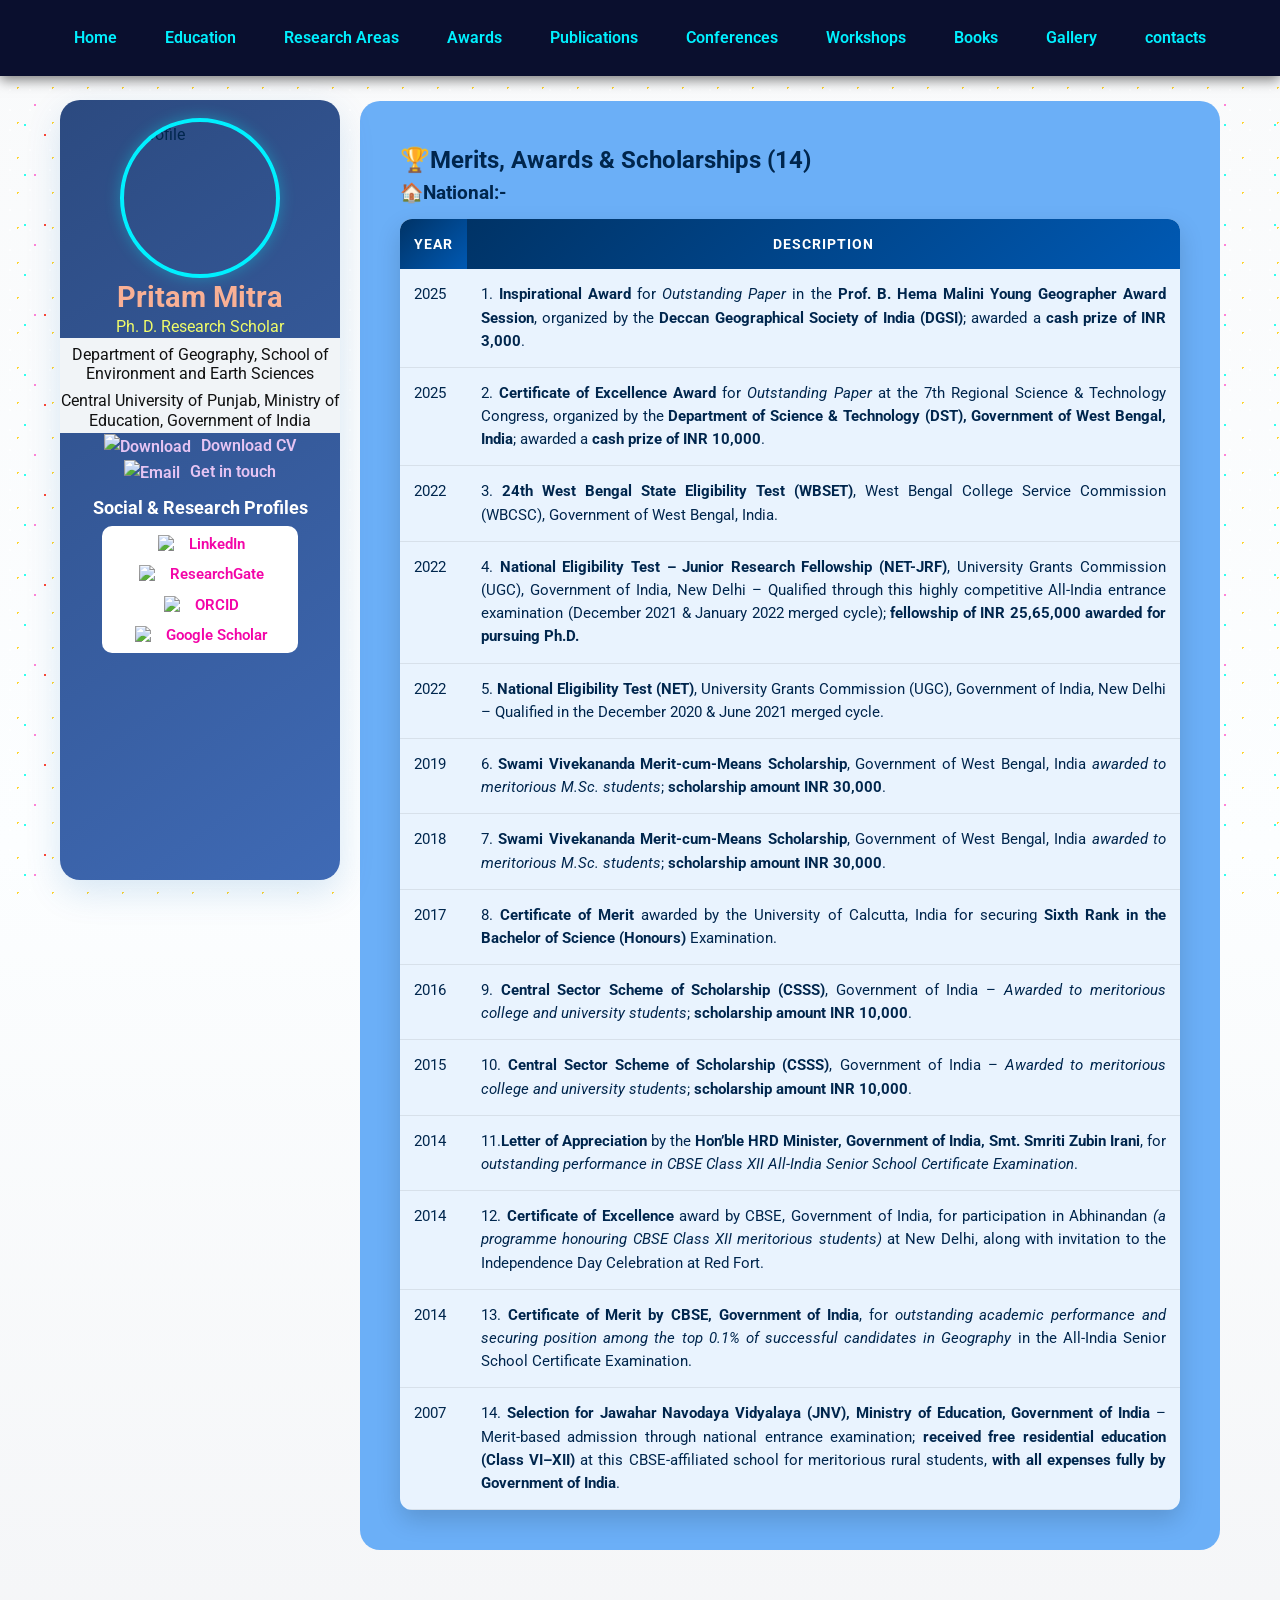
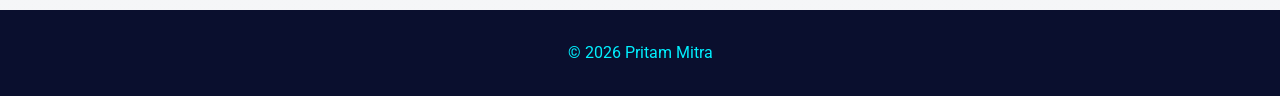
==== awards.html @ fbb4633c "Add files via upload" ====
<!DOCTYPE html>
<html lang="en">
<head>
<meta charset="UTF-8">
<meta name="viewport" content="width=device-width, initial-scale=1.0">
<title>Awards - Pritam Mitra</title>

<link href="https://fonts.googleapis.com/css2?family=Roboto:wght@400;700&display=swap" rel="stylesheet">

<style>
/* ================= RESET ================= */
* {
    margin: 0;
    padding: 0;
    box-sizing: border-box;
}

/* ================= BODY ================= */
body {
    font-family: 'Roboto', sans-serif;
    line-height: 1.6;
    color: #00264d;
    position: relative;
    overflow-x: hidden;
    background: linear-gradient(to bottom, #f9fafb 0%, #fcfeff 50%, #f4f5f7 100%);
}

/* ================= ANIMATION (EXACT SAME AS INDEX) ================= */
body::before {
    content: '';
    position: fixed;
    top: 0; left: 0;
    width: 100%;
    height: 100%;
    background:
        radial-gradient(circle, #ffffff 1px, transparent 1px),
        radial-gradient(circle, #ffcc00 1px, transparent 1px),
        radial-gradient(circle, #00ffea 1px, transparent 1px),
        radial-gradient(circle, #ff66cc 1px, transparent 1px),
        radial-gradient(circle, #fa1905 1px, transparent 1px);
    background-size: 20px 20px, 35px 35px, 50px 50px, 70px 70px, 90px 90px;
    background-repeat: repeat;
    z-index: -2;
    opacity: 0.8;
    animation: starsMove 100s linear infinite;
}

@keyframes starsMove {
    0% { background-position: 0 0, 0 0, 0 0, 0 0, 0 0; }
    25% { background-position: 300px 200px, -150px 100px, 200px -150px, -100px -200px, 50px 150px; }
    50% { background-position: -200px 300px, 250px -100px, -150px 200px, 100px -150px, -50px 50px; }
    75% { background-position: 150px -250px, -200px 150px, 250px -100px, -150px 200px, 100px -50px; }
    100% { background-position: 0 0, 0 0, 0 0, 0 0, 0 0; }
}

/* ================= LINKS ================= */
a {
    text-decoration: none;
    color: inherit;
}

/* ================= HEADER ================= */
header {
    background-color: #0a0f2e;
    color: #ffffff;
    padding: 15px 0;
    position: sticky;
    top: 0;
    z-index: 100;
    box-shadow: 0 4px 12px rgba(0,0,0,0.5);
}

header nav {
    display: flex;
    justify-content: center;
    flex-wrap: wrap;
    gap: 12px;
}

header nav a {
    color: #00f0ff;
    font-weight: 600;
    padding: 10px 18px;
    border-radius: 10px;
    transition: 0.3s;
}

header nav a:hover {
    background: rgba(0,255,255,0.2);
    transform: translateY(-3px);
}

/* ================= CONTAINER ================= */
.container {
    display: flex;
    max-width: 1200px;
    margin: 50px auto;
    padding: 0 20px;
    gap: 40px;
}

/* ================= SIDEBAR (100% SAME AS INDEX) ================= */
/* Sidebar */
.sidebar {
  box-sizing: border-box;
    flex: 0 0 280px;
    

    position: fixed;
    top: 100px;
    left: calc((100% - 1200px)/2 + 20px);

    width: 280px;

    /* 🔥 key fix for zoom + small screens */
    height: calc(100vh - 120px);
    max-height: calc(100vh - 120px);

    /* 🔥 IMPORTANT: allow scroll instead of cropping */
    overflow-y: auto;
    overflow-x: hidden;

    background: linear-gradient(145deg, #2c4a80, #3f6ab5);
    padding: 18px;
    border-radius: 20px;
    box-shadow: 0 12px 35px rgba(0,100,180,0.15);
}

.sidebar:hover {
    transform: translateY(-5px);
    box-shadow: 0 18px 45px rgba(0,100,180,0.25);
}

.sidebar img.profile-photo {
    width: 160px;
    height: 160px;
    border-radius: 50%;
    object-fit: cover;
    margin: 0 auto 2px;   /* reduced from 15px */
    display: block;
    border: 4px solid #00f0ff;
    box-shadow: 0 0 15px rgba(0,255,255,0.3);
}

.sidebar h2 {
    font-size: 1.8rem;
    color: #f9b095;
    text-align: center;

    margin: 2px 0;        /* 🔥 compact */
    line-height: 1.2;     /* 🔥 reduces vertical height */
}

.sidebar p {
    font-size: 1rem;
    color: #f0fc69;
    text-align: center;
    margin: 2px 0;
    line-height: 1.2;
}

/* Vertical scrolling text - upwards and small spacing */
.sidebar-text-container {
    overflow: hidden;
    height: 95px;
    position: relative;
    background-color: #f1f4f7;

    /* 🔥 KEY FIX */
    margin-left: -18px;
    margin-right: -18px;
    width: calc(100% + 36px);

    box-sizing: border-box;
}

.sidebar-text-scroll {
    color: #1e5aa8;  
    display: flex;
    flex-direction: column;
    gap: 4px; /* small spacing */
    position: absolute;
    bottom: -50%; /* start from bottom */
    animation: scrollUp 15s linear infinite;  
}

.sidebar-text-scroll p {
    color: #111111 !important;
    margin: 0 0 4px 0;
}

@keyframes scrollUp {
    0% { transform: translateY(100%); }
    100% { transform: translateY(-100%); }
    
}



/* shared style */
.sidebar a.cv-mail,
.sidebar a.mail-link {
    display: block;
    text-align: center;
    color: #e6c4f3;
    font-weight: 600;
    transition: color 0.3s, transform 0.3s;
}
.sidebar a.cv-mail  img {
    width: 18px;
    height: 18px;
    margin: 0;             /* remove spacing */
}
/* 🔥 moves BOTH CV + Mail downward together */
.sidebar a.cv-mail {
    margin-top: 0px;
}

/* spacing between CV and Mail */
.sidebar a.mail-link {
    margin-top: 10px;
}

/* hover for BOTH */
.sidebar a.cv-mail:hover,
.sidebar a.mail-link:hover {
    color: #12f4fc;
    transform: translateX(4px);
}
.social-heading {
    font-size: 1.1rem;
    color: #ffffff;
    font-weight: 700;
    text-align: center;

    margin: 8px 0 4px 0;   /* 🔥 reduced spacing */
}

.sidebar-links {
    display: flex;
    flex-direction: column;
    align-items: center;
    gap: 2px;

    background: rgb(255, 255, 255);
    padding: 4px;          /* 🔥 reduced padding */
    border-radius: 10px;
    width: 80%;        /* 🔥 reduce width */
    margin: 0 auto;              /* remove extra space */
    margin-top: 0px;
}

.sidebar-links a {
    display: flex;
    align-items: center;
    gap: 4px;

    color: #f305a8;
    font-weight: 600;
    font-size: 0.95rem;

    padding: 2px 6px;      /* 🔥 reduced padding */
    margin: 0;             /* remove vertical gaps */

    border-radius: 10px;
    transition: background 0.3s, color 0.3s;
}

.sidebar-links a img {
    width: 25px;
    height: 18px;
    margin: 2px;             /* remove spacing */
}

.sidebar-links a:hover {
    background: rgba(255,255,255,0.2);
    color: #12f4fc;
}
/* ================= MAIN CONTENT ================= */
.main-content {
    flex: 1;
    background: linear-gradient(145deg, #6baff7, #6baff7);
    padding: 40px;
    border-radius: 20px;
    margin-left: 300px;
     margin-top: -25px;
 
}

/* TABLE */
.Awards-table {
    width: 100%;
    border-collapse: collapse;
    margin-top: 10px;
    border-radius: 12px;
    overflow: hidden;
    box-shadow: 0 10px 25px rgba(0,0,0,0.15);
    background: rgba(255,255,255,0.85);
    backdrop-filter: blur(6px);
}

.Awards-table th {
    background: linear-gradient(135deg, #003366, #0059b3);
    color: white;
    padding: 14px;
    text-transform: uppercase;
    letter-spacing: 1px;
    font-size: 14px;
}

.Awards-table td {
    padding: 14px;
    border-bottom: 1px solid rgba(0,0,0,0.08);
    vertical-align: top;
    font-size: 14.5px;
    color: #00264d;
}

/* JUSTIFY ONLY DESCRIPTION COLUMN */
.Awards-table td:nth-child(2) {
    text-align: justify;
}

/* Hover effect */
.Awards-table tr:hover {
    background: rgba(0, 150, 255, 0.08);
    transition: 0.3s;
}

/* FOOTER */
footer {
    text-align: center;
    padding: 30px 0;
    background-color: #0a0f2e;
    color: #00f0ff;
    margin-top: 60px;
}

/* RESPONSIVE */
@media(max-width:900px){
    .container { flex-direction: column; }
}
</style>
</head>

<body>

<header>
<nav>
<a href="index.html">Home</a>
        <a href="education.html">Education</a>
        <a href="research.html">Research Areas</a>
        <a href="awards.html">Awards</a>
        <a href="publications.html">Publications</a>
        <a href="conferences.html">Conferences</a>
        <a href="workshops.html">Workshops</a>
        <a href="books.html">Books</a>
        <a href="gallery.html">Gallery</a>
        <a href="contacts.html">contacts</a>
</nav>
</header>

<div class="container">

<!-- SIDEBAR (UNCHANGED EXACT COPY) -->
<aside class="sidebar">

<img class="profile-photo" src="images/Profile_photo.png" alt="Profile">

<h2>Pritam Mitra</h2>
<p>Ph. D. Research Scholar</p>

<div class="sidebar-text-container">
    <div class="sidebar-text-scroll">
        <p>(UGC Junior Research Fellow)</p>
        <p>Department of Geography, School of Environment and Earth Sciences</p>
        <p>Central University of Punjab, Ministry of Education, Government of India</p>
        <p>VPO Ghudda, Bathinda -151401, Punjab, India</p>
    </div>
</div>

<a class="cv-mail" href="pdf/Pritam Cv_copy.pdf" target="_blank">
    <img src="C:\Users\prita\Desktop\MyAcademicWebsite\images\icons\Download.png" alt="Download" style="width:16px; vertical-align:middle; margin-right:6px;">
    Download CV
</a>

<a class="cv-mail" href="mailto:pritam.mitra97@gmail.com">
    <img src="C:\Users\prita\Desktop\MyAcademicWebsite\images\icons\email.png" alt="Email" style="width:16px; vertical-align:middle; margin-right:6px;">
    Get in touch
</a>

<div class="social-heading">Social & Research Profiles</div>
        <div class="sidebar-links">
            <a href="https://www.linkedin.com/in/pritam-mitraa/" target="_blank">
                <img src="images/icons/linkedin.png" alt="LinkedIn Logo"> LinkedIn
            </a>
            <a href="https://www.researchgate.net/profile/Pritam-Mitra-3?ev=hdr_xprf" target="_blank">
                <img src="images/icons/researchgate.png" alt="ResearchGate Logo"> ResearchGate
            </a>
            <a href="https://orcid.org/0009-0003-3972-4014" target="_blank">
                <img src="images/icons/orcid.png" alt="ORCID Logo"> ORCID
            </a>
            <a href="https://scholar.google.com/citations?user=lVjKqiYAAAAJ&hl=en&oi=ao" target="_blank">
                <img src="images/icons/google-scholar.png" alt="Google Scholar Logo"> Google Scholar
            </a>
        </div>

</aside>

<!-- ONLY CHANGED PART -->
<div class="main-content">

<h2>🏆Merits, Awards & Scholarships (14)</h2>

<h3> 🏠National:-</h3>
<table class="Awards-table">
<tr><th>Year</th><th>Description</th></tr>

<tr><td>2025</td><td>1. <strong>Inspirational Award</strong> for <i>Outstanding Paper</i> in the <strong>Prof. B. Hema Malini Young Geographer Award Session</strong>, organized by the <strong>Deccan Geographical Society of India (DGSI)</strong>; awarded a <strong>cash prize of INR 3,000</strong>.</td></tr>

<tr><td>2025</td><td>2. <strong>Certificate of Excellence Award</strong> for <i>Outstanding Paper</i> at the 7th Regional Science & Technology Congress, organized by the <strong>Department of Science & Technology (DST), Government of West Bengal, India</strong>; awarded a <strong>cash prize of INR 10,000</strong>.</td></tr>

<tr><td>2022</td><td>3. <strong>24th West Bengal State Eligibility Test (WBSET)</strong>, West Bengal College Service Commission (WBCSC), Government of West Bengal, India.</td></tr>

<tr><td>2022</td><td>4. <strong>National Eligibility Test – Junior Research Fellowship (NET-JRF)</strong>, University Grants Commission (UGC), Government of India, New Delhi – Qualified through this highly competitive All-India entrance examination (December 2021 & January 2022 merged cycle); <strong>fellowship of INR 25,65,000 awarded for pursuing Ph.D.</strong></td></tr>

<tr><td>2022</td><td>5. <strong>National Eligibility Test (NET)</strong>, University Grants Commission (UGC), Government of India, New Delhi – Qualified in the December 2020 & June 2021 merged cycle.</td></tr>

<tr><td>2019</td><td>6. <strong>Swami Vivekananda Merit-cum-Means Scholarship</strong>, Government of West Bengal, India <i>awarded to meritorious M.Sc. students</i>; <strong>scholarship amount INR 30,000</strong>.</td></tr>

<tr><td>2018</td><td>7. <strong>Swami Vivekananda Merit-cum-Means Scholarship</strong>, Government of West Bengal, India <i>awarded to meritorious M.Sc. students</i>; <strong>scholarship amount INR 30,000</strong>.</td></tr>

<tr><td>2017</td><td>8. <strong>Certificate of Merit</strong> awarded by the University of Calcutta, India for securing <strong>Sixth Rank in the Bachelor of Science (Honours)</strong> Examination.</td></tr>

<tr><td>2016</td><td>9. <strong>Central Sector Scheme of Scholarship (CSSS)</strong>, Government of India – <i>Awarded to meritorious college and university students</i>; <strong>scholarship amount INR 10,000</strong>.</td></tr>

<tr><td>2015</td><td>10. <strong>Central Sector Scheme of Scholarship (CSSS)</strong>, Government of India – <i>Awarded to meritorious college and university students</i>; <strong>scholarship amount INR 10,000</strong>.</td></tr>

<tr><td>2014</td><td>11.<strong>Letter of Appreciation</strong> by the <strong>Hon’ble HRD Minister, Government of India, Smt. Smriti Zubin Irani</strong>, for <i>outstanding performance in CBSE Class XII All-India Senior School Certificate Examination</i>.</td></tr>

<tr><td>2014</td><td>12. <strong>Certificate of Excellence</strong> award by CBSE, Government of India, for participation in Abhinandan <i>(a programme honouring CBSE Class XII meritorious students)</i> at New Delhi, along with invitation to the Independence Day Celebration at Red Fort.</td></tr>

<tr><td>2014</td><td>13. <strong>Certificate of Merit by CBSE, Government of India</strong>, for <i>outstanding academic performance and securing position among the top 0.1% of successful candidates in Geography</i> in the All-India Senior School Certificate Examination.</td></tr>

<tr><td>2007</td><td>14. <strong>Selection for Jawahar Navodaya Vidyalaya (JNV), Ministry of Education, Government of India</strong> – Merit-based admission through national entrance examination; <strong>received free residential education (Class VI–XII)</strong> at this CBSE-affiliated school for meritorious rural students, <strong>with all expenses fully by Government of India</strong>.</td></tr>

</table>




</div>

</div>

<footer>
<p>&copy; 2026 Pritam Mitra</p>
</footer>

</body>
</html>
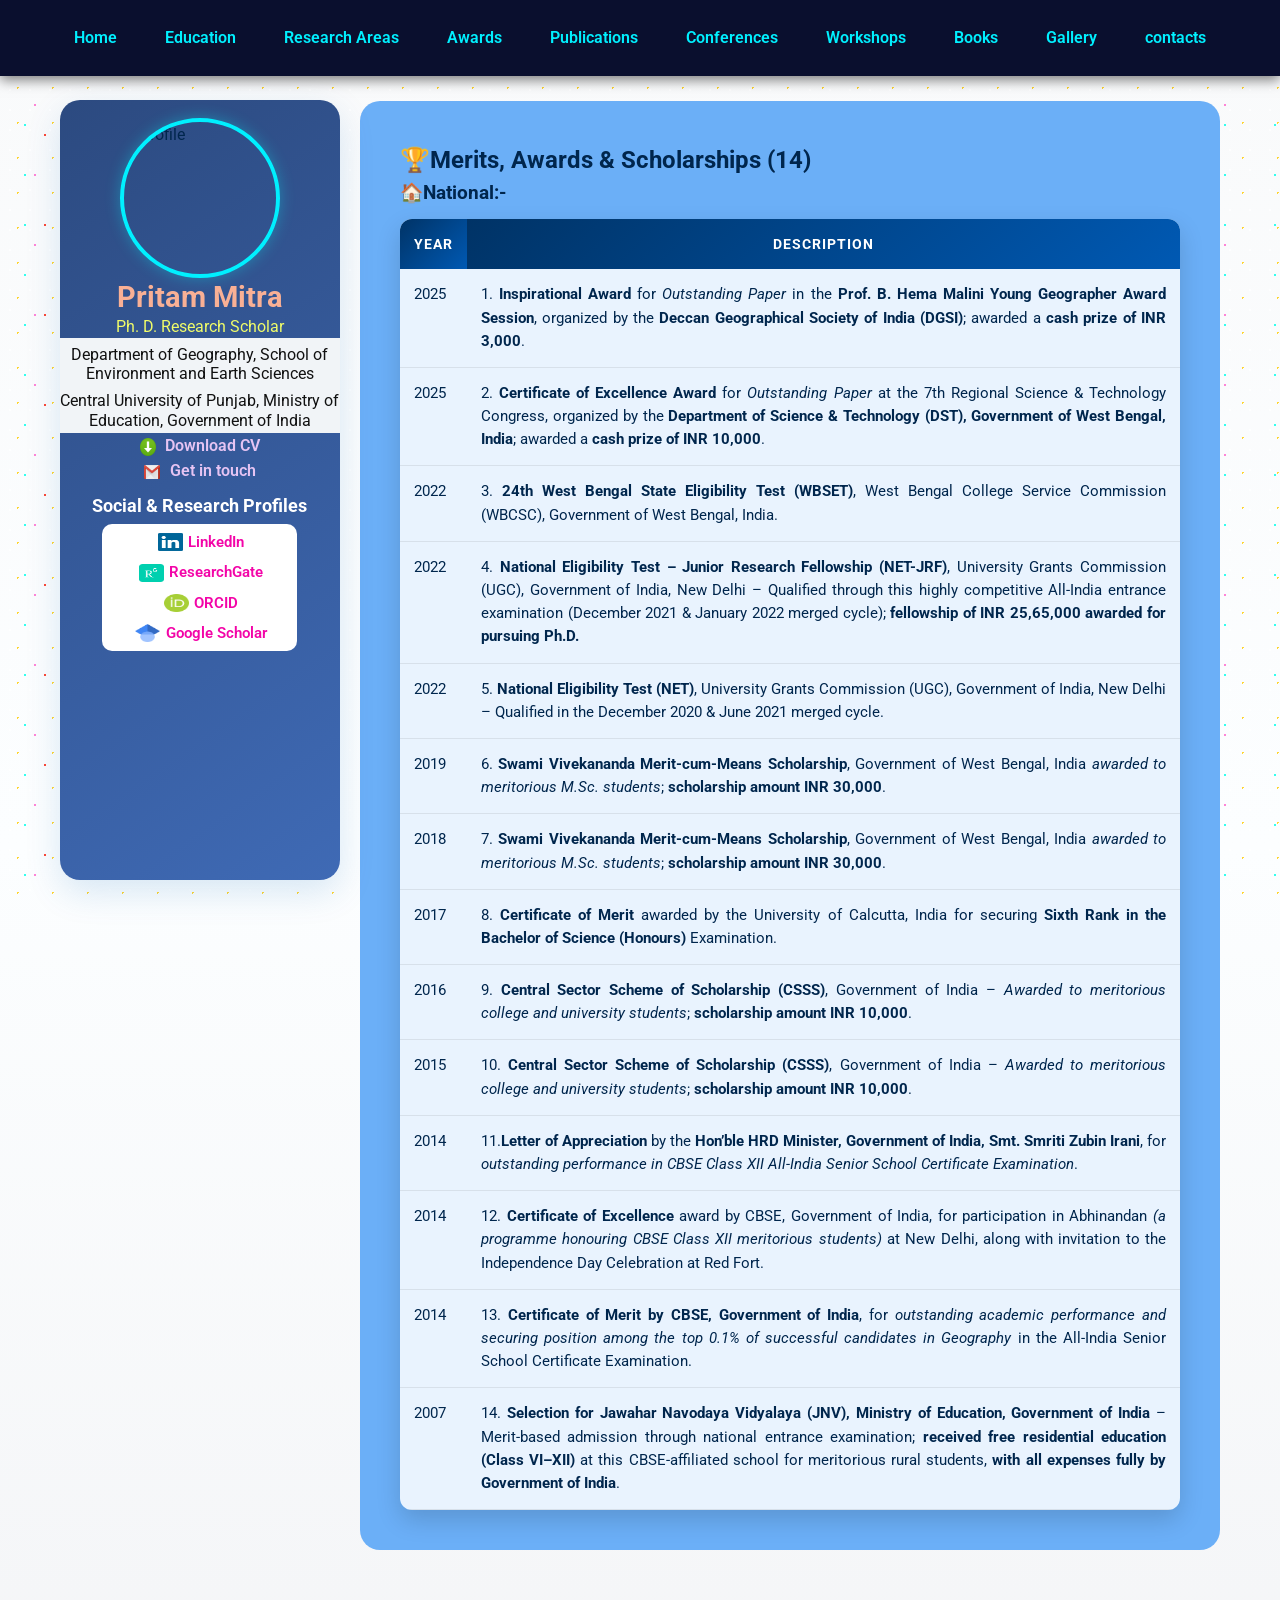
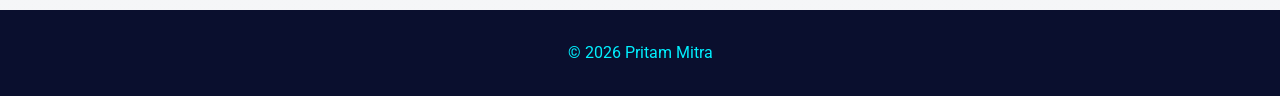
==== commit 21846098: "Add files via upload" ====
--- a/awards.html
+++ b/awards.html
@@ -380,12 +380,12 @@
 </div>
 
 <a class="cv-mail" href="pdf/Pritam Cv_copy.pdf" target="_blank">
-    <img src="C:\Users\prita\Desktop\MyAcademicWebsite\images\icons\Download.png" alt="Download" style="width:16px; vertical-align:middle; margin-right:6px;">
+    <img src="images\icons\Download.png" alt="Download" style="width:16px; vertical-align:middle; margin-right:6px;">
     Download CV
 </a>
 
 <a class="cv-mail" href="mailto:pritam.mitra97@gmail.com">
-    <img src="C:\Users\prita\Desktop\MyAcademicWebsite\images\icons\email.png" alt="Email" style="width:16px; vertical-align:middle; margin-right:6px;">
+    <img src="images\icons\email.png" alt="Email" style="width:16px; vertical-align:middle; margin-right:6px;">
     Get in touch
 </a>
 
